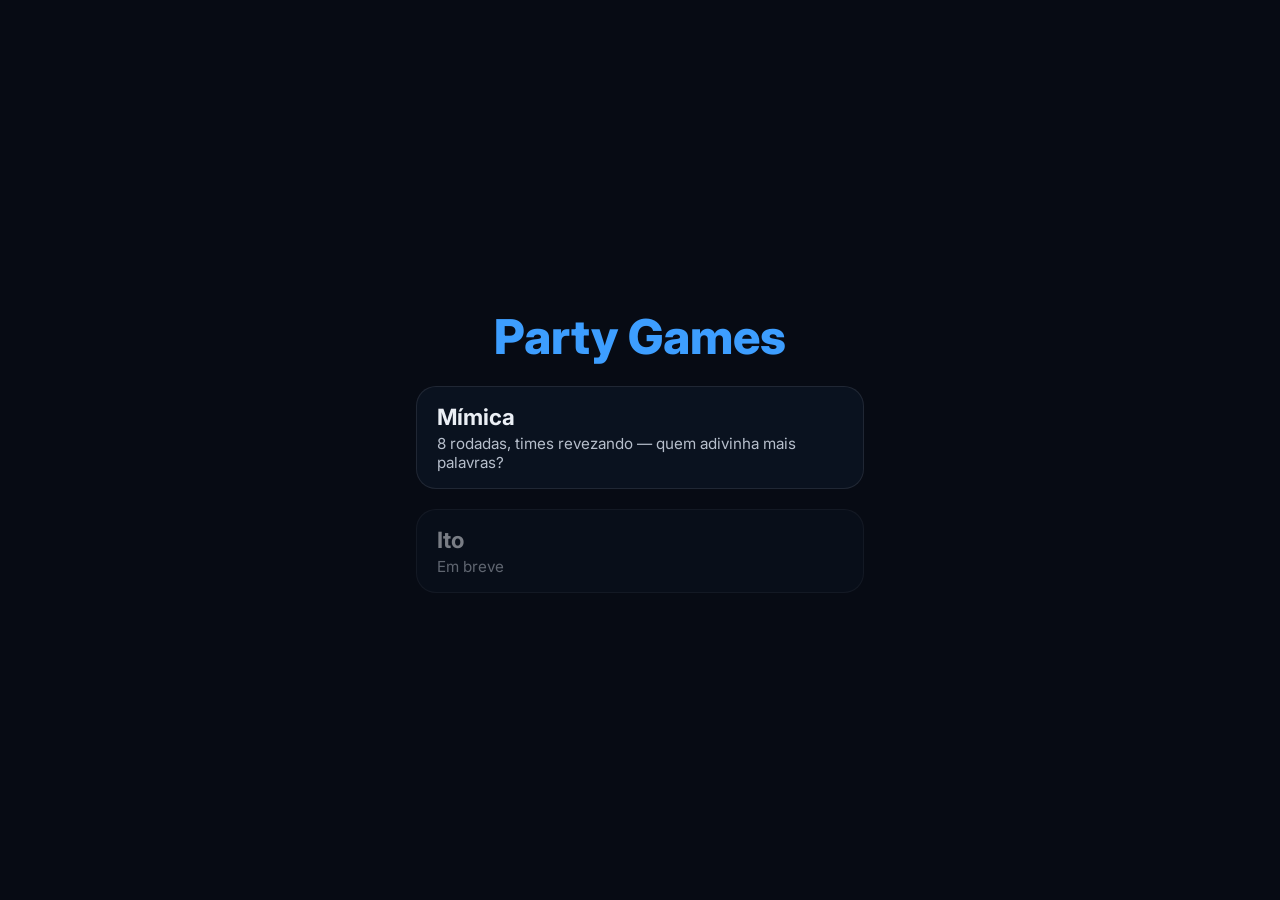
==== index.html @ 53dca0e8 "Init repo: adiciona hub na raiz linkando os jogos Co-Authored-By: Claude Sonnet 5 <noreply@anthropic" ====
<!DOCTYPE html>
<html lang="pt-BR">
<head>
  <meta charset="utf-8">
  <meta name="viewport" content="width=device-width, initial-scale=1">
  <title>Party Games</title>
  <style>
    @import url('https://fonts.googleapis.com/css2?family=Inter:wght@400;500;600;700;800&display=swap');
    :root {
      --bg-void: oklch(15% 0.02 260);
      --bg-raised: oklch(18% 0.03 260);
      --bg-inset: oklch(20% 0.02 260);
      --border-hairline: oklch(40% 0.02 260 / 0.4);
      --text-primary: oklch(95% 0.01 260);
      --text-secondary: oklch(80% 0.02 260);
      --text-muted: oklch(70% 0.02 260);
      --blue-400: oklch(70% 0.19 255);
      --radius-lg: 20px;
    }
    * { box-sizing: border-box; }
    body {
      margin: 0; min-height: 100dvh; background: var(--bg-void); color: var(--text-primary);
      font-family: 'Inter', -apple-system, 'Helvetica Neue', Helvetica, Arial, sans-serif;
      display: flex; align-items: center; justify-content: center;
    }
    main { width: 100%; max-width: 480px; padding: 24px 16px; display: flex; flex-direction: column; gap: 20px; }
    h1 { font-size: 3rem; margin: 0; color: var(--blue-400); font-weight: 800; text-align: center; }
    .game {
      display: block; min-height: 72px; padding: 16px 20px; border-radius: var(--radius-lg);
      background: var(--bg-raised); border: 1px solid var(--border-hairline); color: var(--text-primary);
      text-decoration: none; display: flex; flex-direction: column; justify-content: center; gap: 4px;
      transition: filter .2s;
    }
    .game:hover { filter: brightness(1.15); }
    .game strong { font-size: 1.4rem; }
    .game span { font-size: .95rem; color: var(--text-secondary); }
    .game.soon { opacity: .5; pointer-events: none; }
  </style>
</head>
<body>
<main>
  <h1>Party Games</h1>
  <a class="game" href="mimica/">
    <strong>Mímica</strong>
    <span>8 rodadas, times revezando — quem adivinha mais palavras?</span>
  </a>
  <a class="game soon" href="ito/">
    <strong>Ito</strong>
    <span>Em breve</span>
  </a>
</main>
</body>
</html>
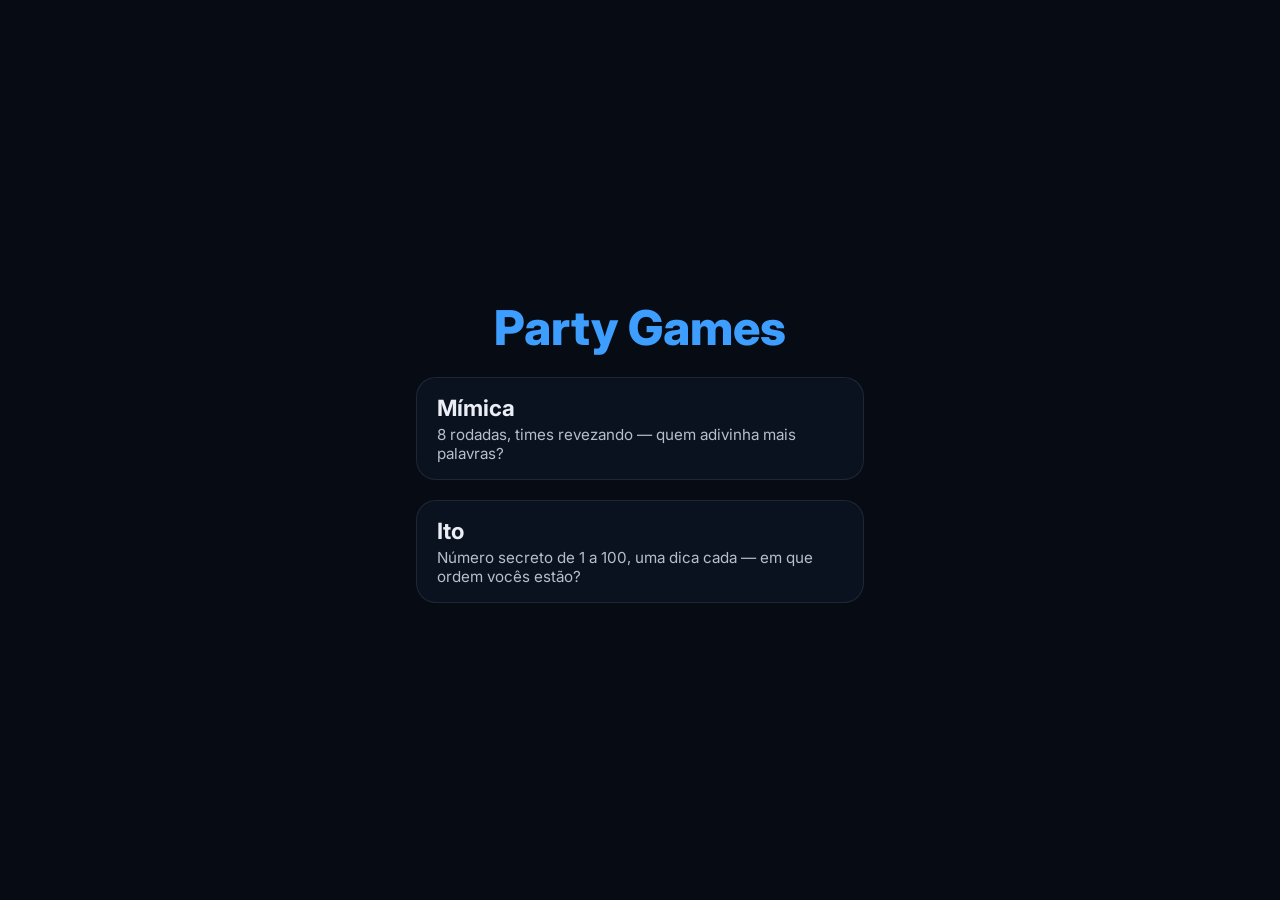
==== commit 40ac6c39: "Adiciona o jogo Ito Party game de números secretos (1..100) com dois modos: um celular passado de mã" ====
--- a/index.html
+++ b/index.html
@@ -44,9 +44,9 @@
     <strong>Mímica</strong>
     <span>8 rodadas, times revezando — quem adivinha mais palavras?</span>
   </a>
-  <a class="game soon" href="ito/">
+  <a class="game" href="ito/">
     <strong>Ito</strong>
-    <span>Em breve</span>
+    <span>Número secreto de 1 a 100, uma dica cada — em que ordem vocês estão?</span>
   </a>
 </main>
 </body>
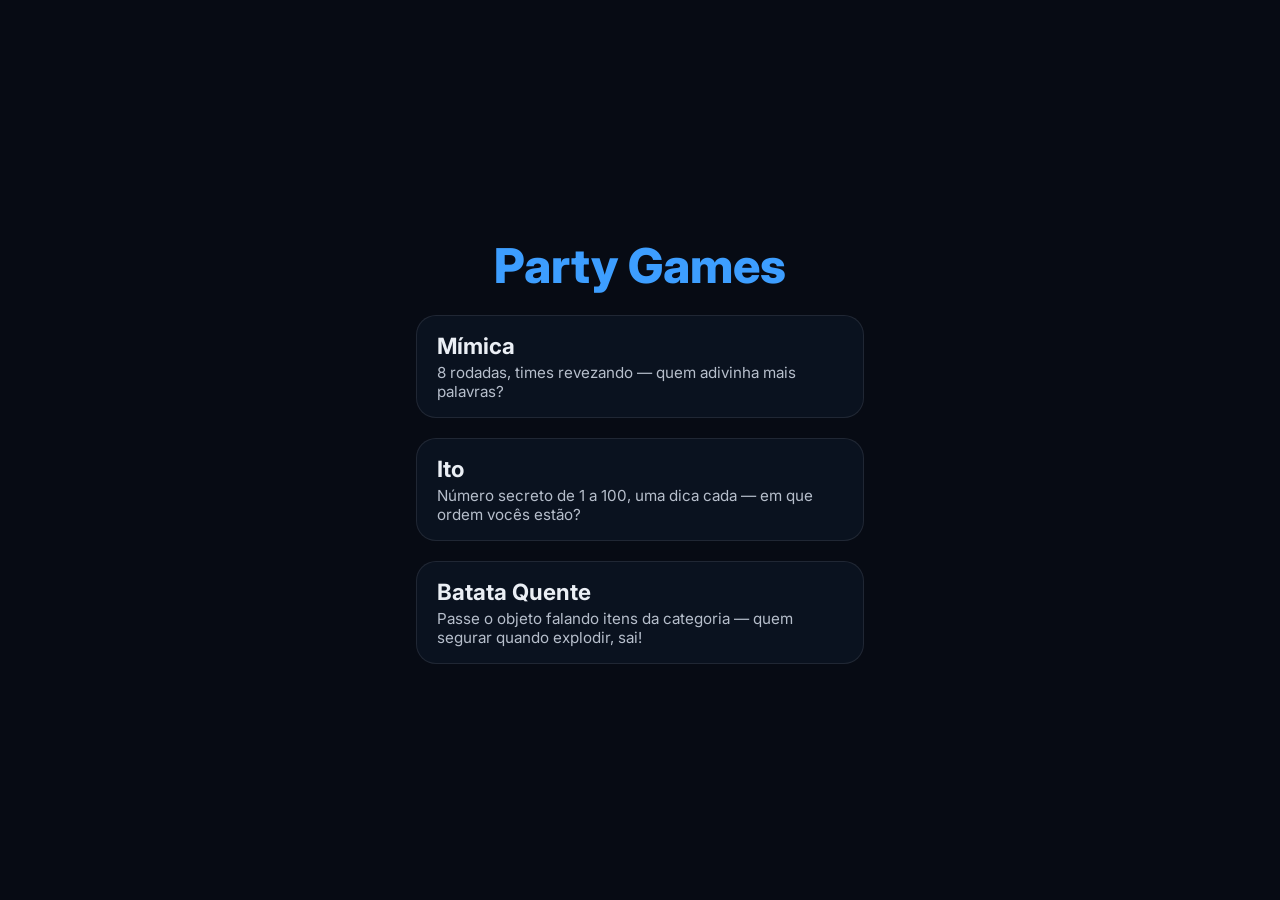
==== commit d356e225: "Adiciona o jogo Batata Quente Objeto físico passa de mão em mão enquanto os jogadores falam itens de" ====
--- a/index.html
+++ b/index.html
@@ -48,6 +48,10 @@
     <strong>Ito</strong>
     <span>Número secreto de 1 a 100, uma dica cada — em que ordem vocês estão?</span>
   </a>
+  <a class="game" href="batata-quente/">
+    <strong>Batata Quente</strong>
+    <span>Passe o objeto falando itens da categoria — quem segurar quando explodir, sai!</span>
+  </a>
 </main>
 </body>
 </html>
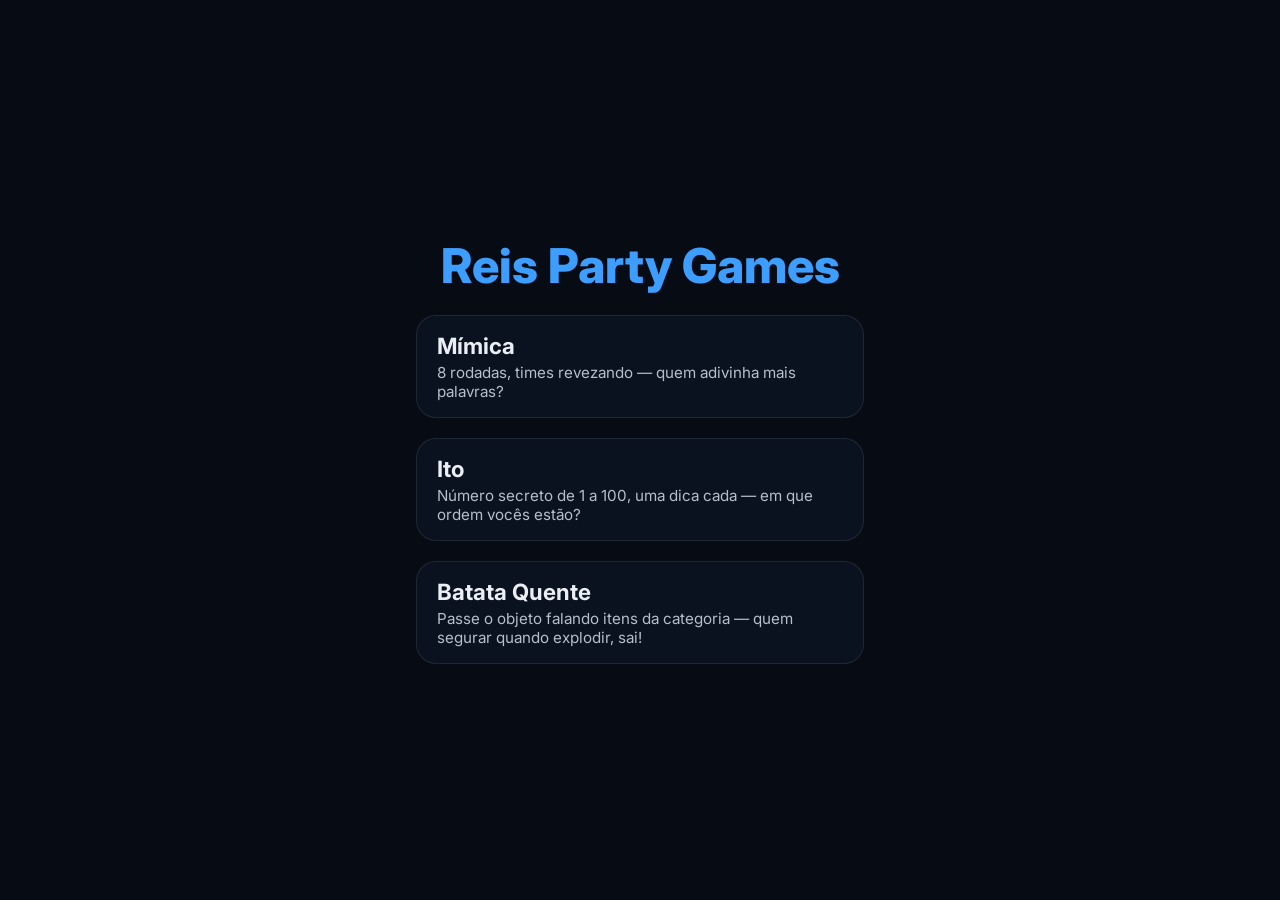
==== commit 59b494e5: "Adiciona navegação de volta ao hub e hook de revisão do README Renomeia o h1 do hub para "Reis Party" ====
--- a/index.html
+++ b/index.html
@@ -39,7 +39,7 @@
 </head>
 <body>
 <main>
-  <h1>Party Games</h1>
+  <h1>Reis Party Games</h1>
   <a class="game" href="mimica/">
     <strong>Mímica</strong>
     <span>8 rodadas, times revezando — quem adivinha mais palavras?</span>
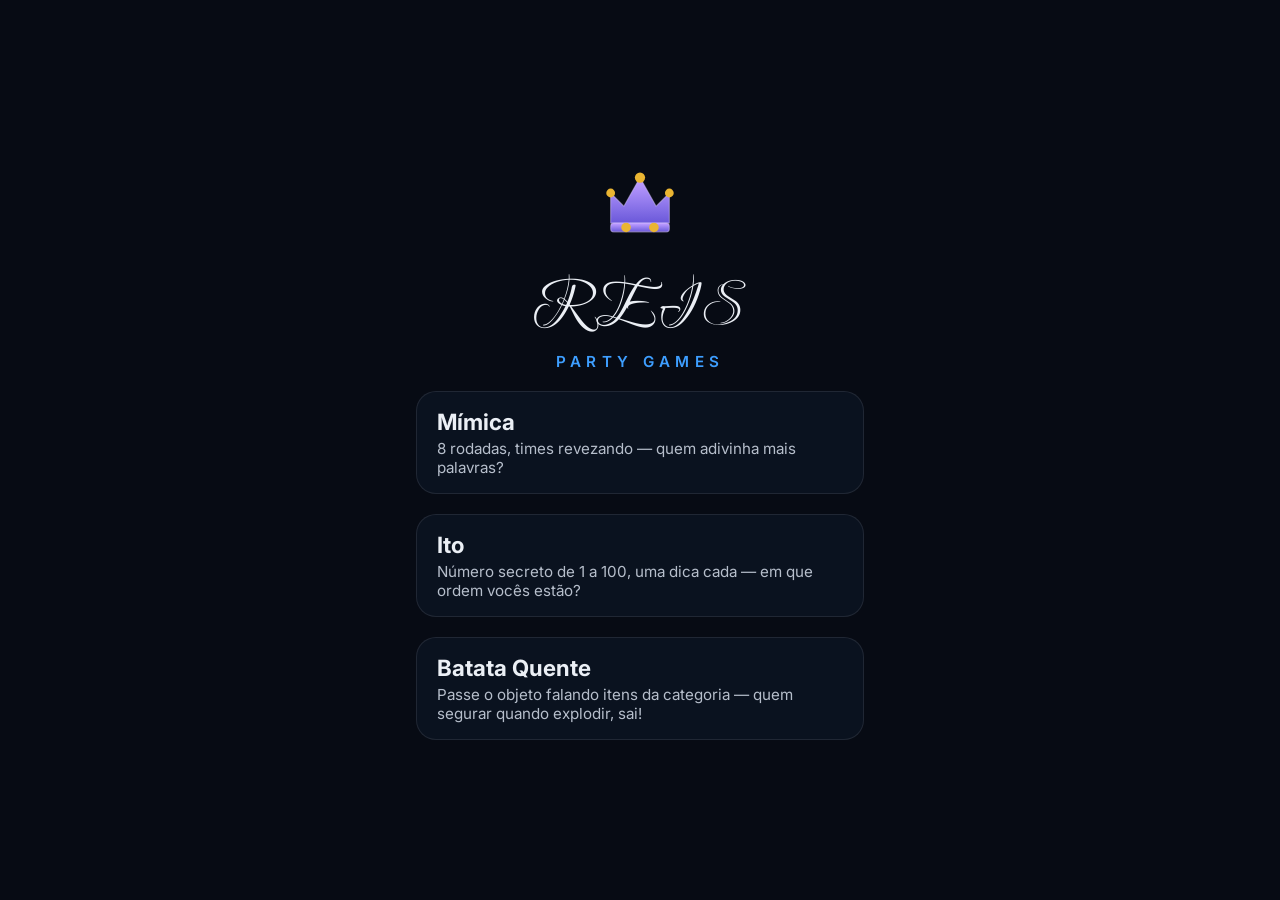
==== commit 0f9345b8: "Adiciona logo, favicon e título estilizado no hub Coroa como favicon (light/dark) e logo no topo; tí" ====
--- a/index.html
+++ b/index.html
@@ -4,8 +4,10 @@
   <meta charset="utf-8">
   <meta name="viewport" content="width=device-width, initial-scale=1">
   <title>Party Games</title>
+  <link rel="icon" href="reis-party-games-icon-dark.svg" type="image/svg+xml" media="(prefers-color-scheme: dark)">
+  <link rel="icon" href="reis-party-games-icon-light.svg" type="image/svg+xml" media="(prefers-color-scheme: light)">
   <style>
-    @import url('https://fonts.googleapis.com/css2?family=Inter:wght@400;500;600;700;800&display=swap');
+    @import url('https://fonts.googleapis.com/css2?family=Inter:wght@400;500;600;700;800&family=Ruthie&display=swap');
     :root {
       --bg-void: oklch(15% 0.02 260);
       --bg-raised: oklch(18% 0.03 260);
@@ -24,7 +26,10 @@
       display: flex; align-items: center; justify-content: center;
     }
     main { width: 100%; max-width: 480px; padding: 24px 16px; display: flex; flex-direction: column; gap: 20px; }
-    h1 { font-size: 3rem; margin: 0; color: var(--blue-400); font-weight: 800; text-align: center; }
+    .logo { width: 88px; height: 88px; margin: 0 auto; display: block; }
+    h1 { margin: 0; text-align: center; }
+    h1 .title { display: block; font-family: 'Ruthie', cursive; font-size: 4rem; color: var(--text-primary); font-weight: 400; letter-spacing: .05em; }
+    h1 .subtitle { display: block; font-size: .95rem; color: var(--blue-400); font-weight: 600; letter-spacing: .35em; margin-top: 4px; }
     .game {
       display: block; min-height: 72px; padding: 16px 20px; border-radius: var(--radius-lg);
       background: var(--bg-raised); border: 1px solid var(--border-hairline); color: var(--text-primary);
@@ -39,7 +44,8 @@
 </head>
 <body>
 <main>
-  <h1>Reis Party Games</h1>
+  <img class="logo" src="reis-party-games-icon-dark.svg" alt="" width="88" height="88">
+  <h1><span class="title">REIS</span><span class="subtitle">PARTY GAMES</span></h1>
   <a class="game" href="mimica/">
     <strong>Mímica</strong>
     <span>8 rodadas, times revezando — quem adivinha mais palavras?</span>
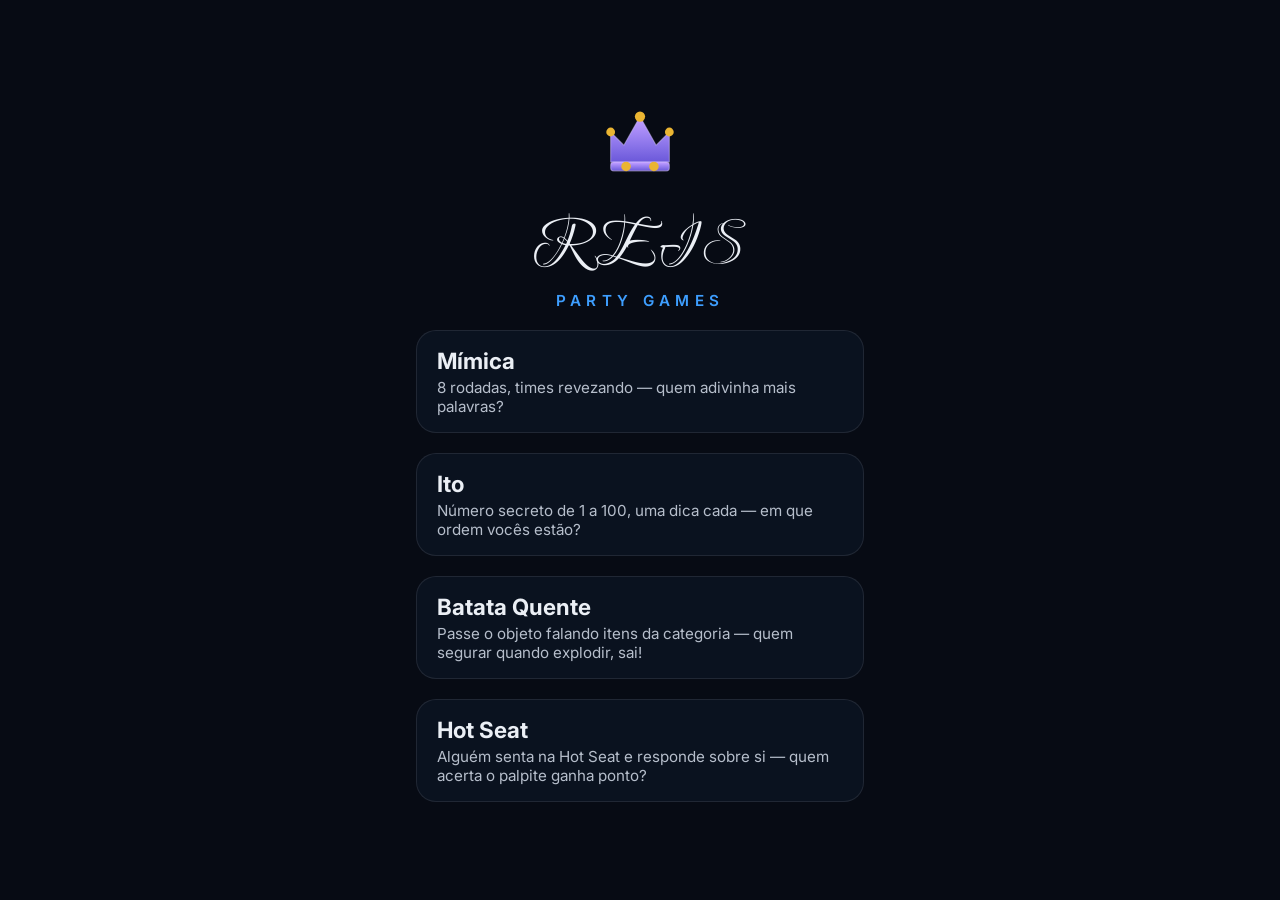
==== commit 10e64116: "Adiciona jogo Hot Seat Cada rodada sorteia quem senta na Hot Seat, sorteia 3 perguntas de uma catego" ====
--- a/index.html
+++ b/index.html
@@ -58,6 +58,10 @@
     <strong>Batata Quente</strong>
     <span>Passe o objeto falando itens da categoria — quem segurar quando explodir, sai!</span>
   </a>
+  <a class="game" href="hot-seat/">
+    <strong>Hot Seat</strong>
+    <span>Alguém senta na Hot Seat e responde sobre si — quem acerta o palpite ganha ponto?</span>
+  </a>
 </main>
 </body>
 </html>
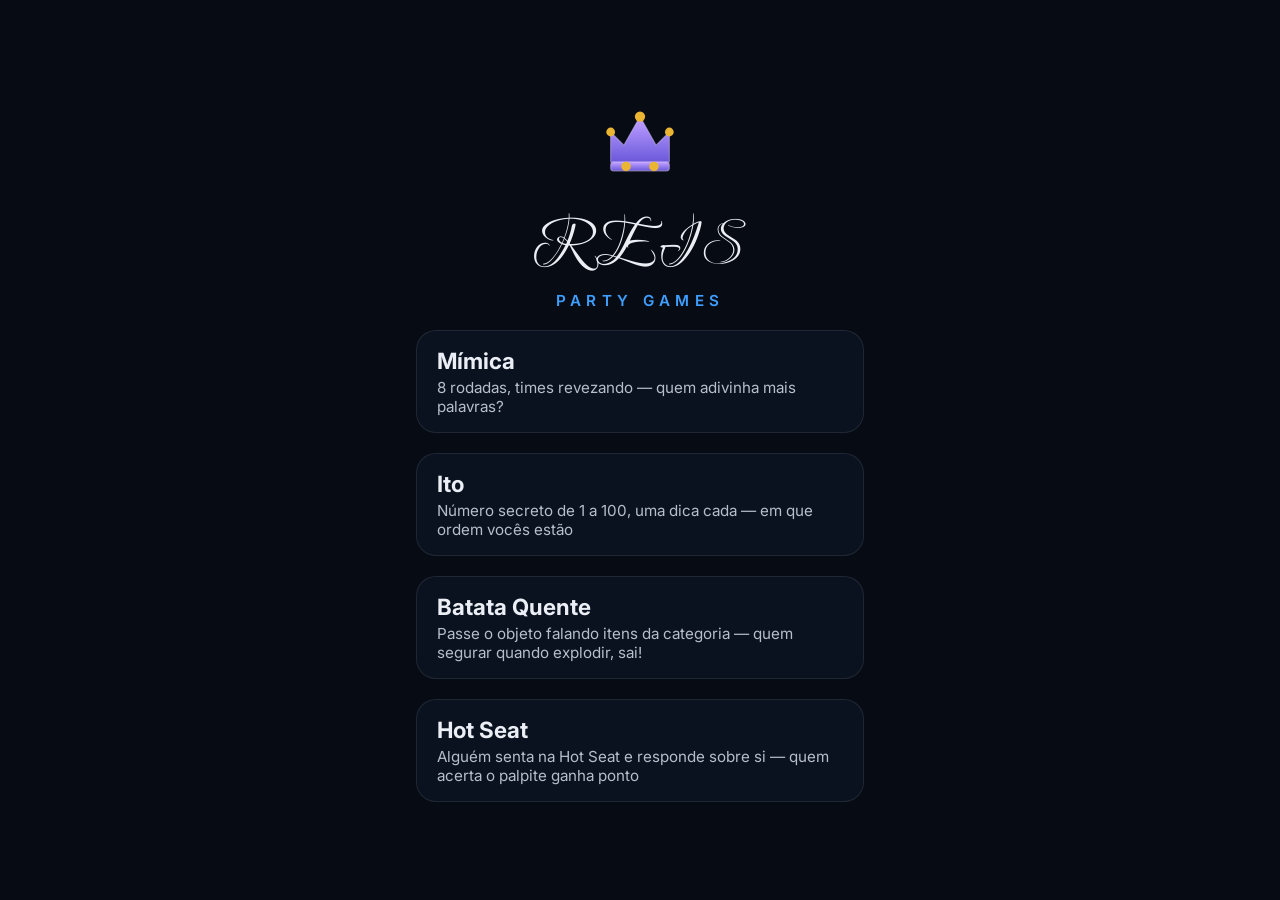
==== commit c0df472a: "update desc index" ====
--- a/index.html
+++ b/index.html
@@ -52,7 +52,7 @@
   </a>
   <a class="game" href="ito/">
     <strong>Ito</strong>
-    <span>Número secreto de 1 a 100, uma dica cada — em que ordem vocês estão?</span>
+    <span>Número secreto de 1 a 100, uma dica cada — em que ordem vocês estão</span>
   </a>
   <a class="game" href="batata-quente/">
     <strong>Batata Quente</strong>
@@ -60,7 +60,7 @@
   </a>
   <a class="game" href="hot-seat/">
     <strong>Hot Seat</strong>
-    <span>Alguém senta na Hot Seat e responde sobre si — quem acerta o palpite ganha ponto?</span>
+    <span>Alguém senta na Hot Seat e responde sobre si — quem acerta o palpite ganha ponto</span>
   </a>
 </main>
 </body>
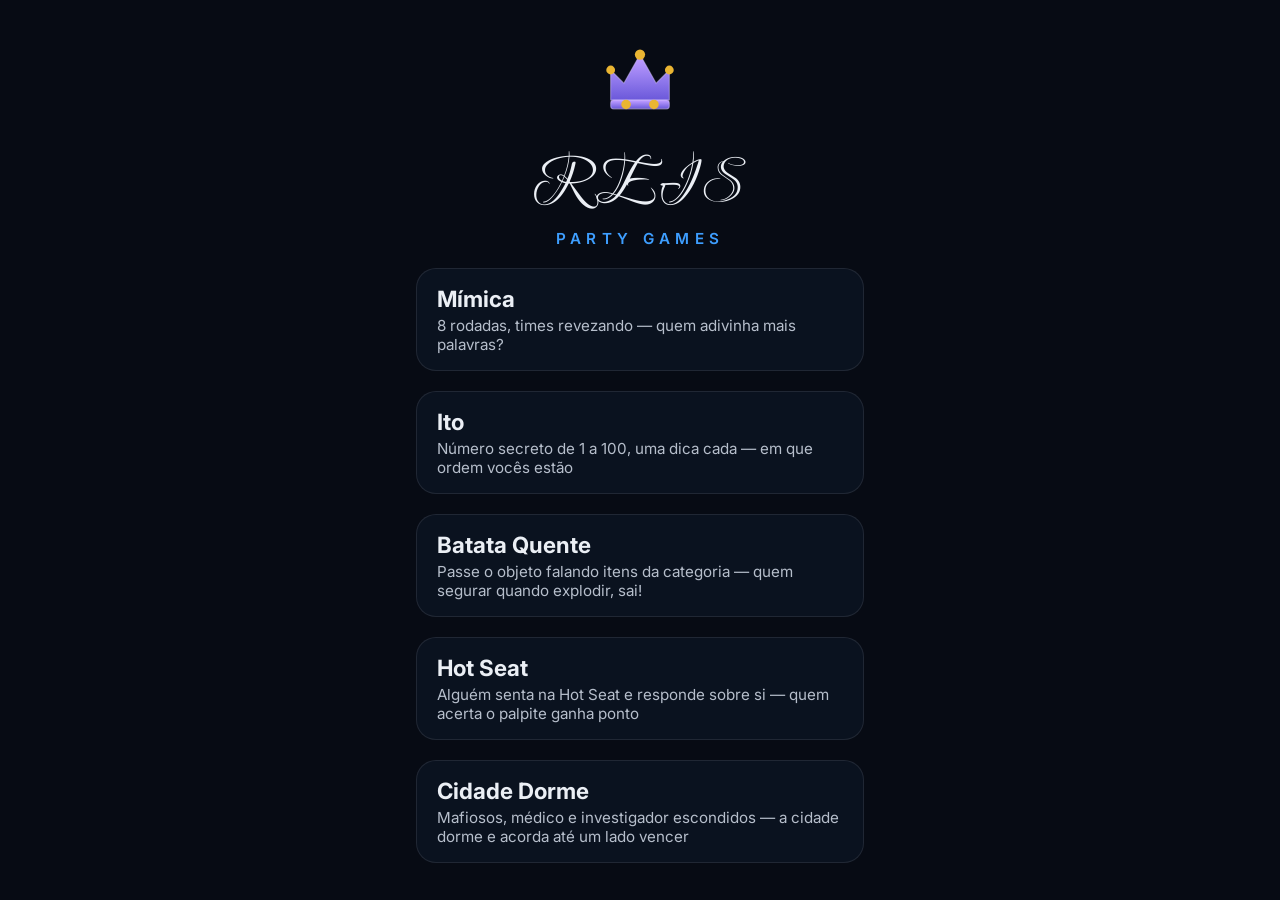
==== commit 4ca8acca: "Implementa o jogo Cidade Dorme (Mafia) Segue a spec em cidade-dorme/docs/PLANO.md: revelação de pape" ====
--- a/index.html
+++ b/index.html
@@ -62,6 +62,10 @@
     <strong>Hot Seat</strong>
     <span>Alguém senta na Hot Seat e responde sobre si — quem acerta o palpite ganha ponto</span>
   </a>
+  <a class="game" href="cidade-dorme/">
+    <strong>Cidade Dorme</strong>
+    <span>Mafiosos, médico e investigador escondidos — a cidade dorme e acorda até um lado vencer</span>
+  </a>
 </main>
 </body>
 </html>
